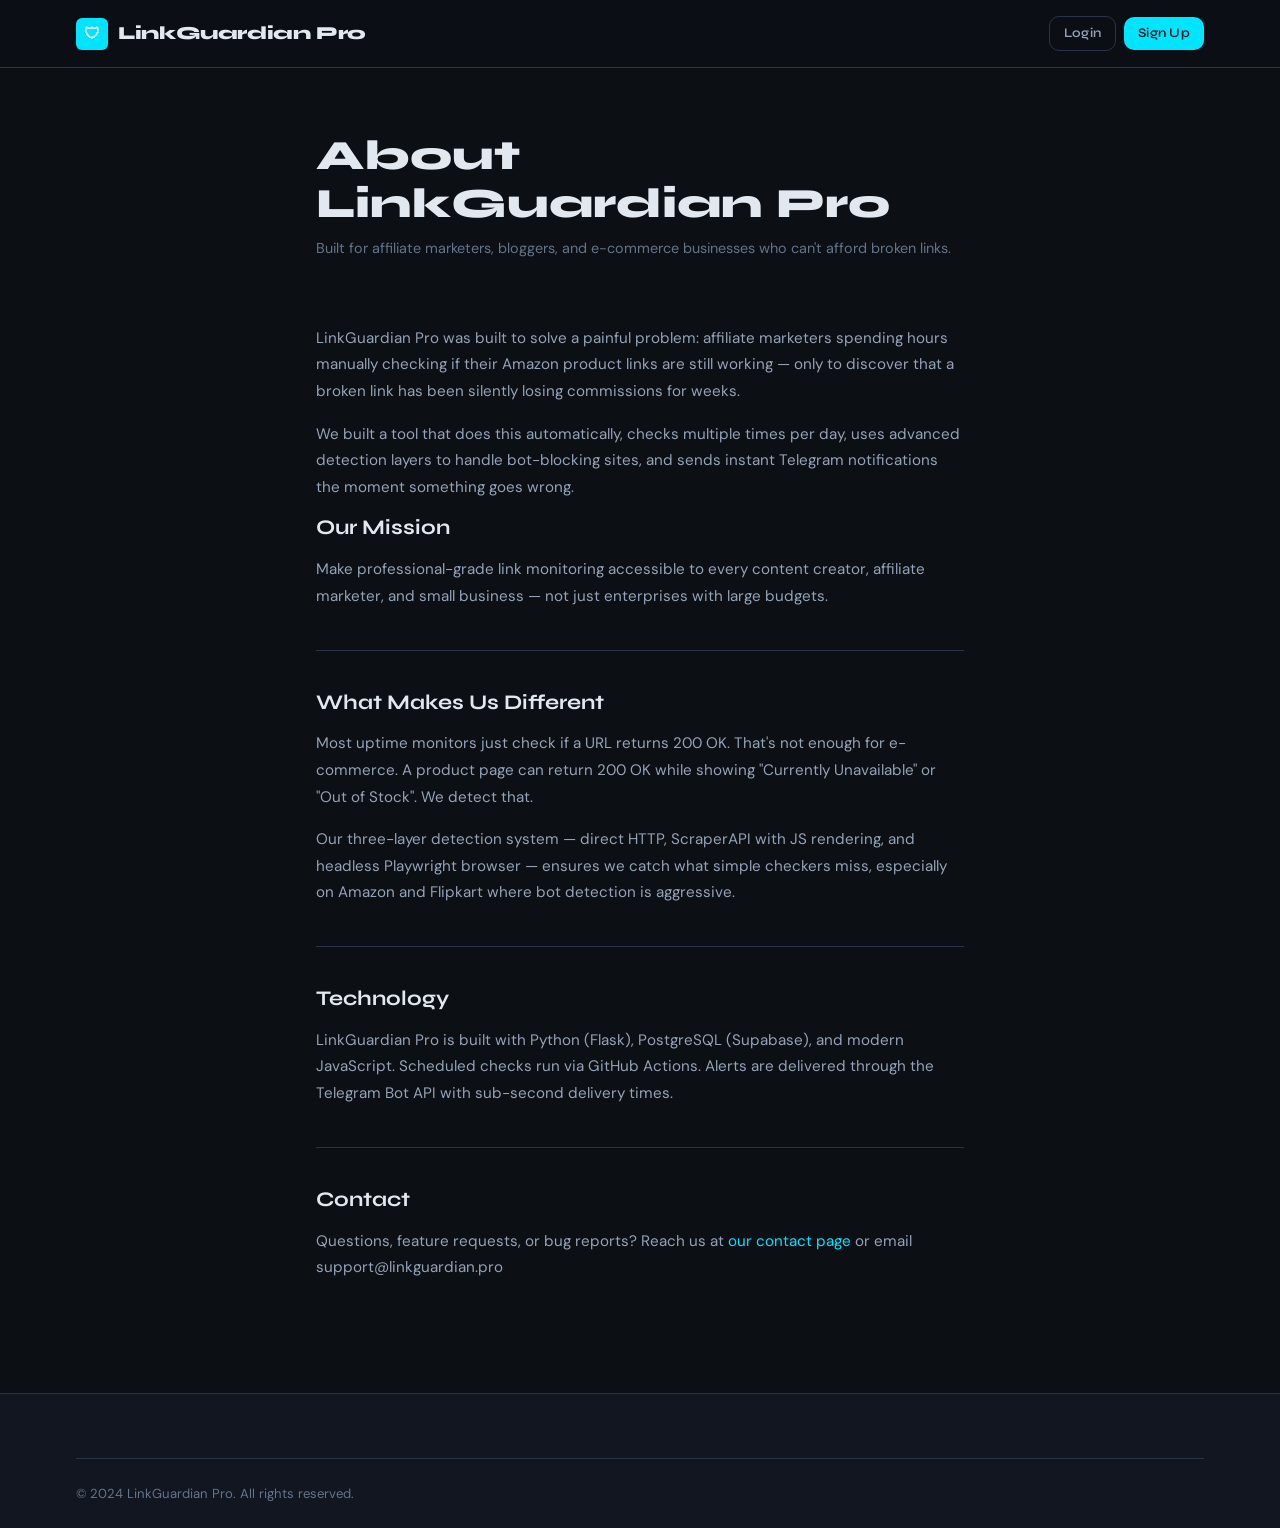
==== frontend/about.html @ 29c21c28 "Add files via upload" ====
<!DOCTYPE html>
<html lang="en">
<head>
  <meta charset="UTF-8" />
  <meta name="viewport" content="width=device-width, initial-scale=1.0" />
  <title>About – LinkGuardian Pro</title>
  <link rel="stylesheet" href="style.css" />
</head>
<body>
<nav class="nav">
  <div class="container">
    <div class="nav-inner">
      <a href="/" class="nav-logo"><div class="nav-logo-icon">🛡</div> LinkGuardian Pro</a>
      <div class="nav-actions">
        <a href="/login" class="btn btn-ghost btn-sm">Login</a>
        <a href="/signup" class="btn btn-primary btn-sm">Sign Up</a>
      </div>
    </div>
  </div>
</nav>

<div class="info-page">
  <div class="container-sm">
    <h1>About LinkGuardian Pro</h1>
    <p class="subtitle">Built for affiliate marketers, bloggers, and e-commerce businesses who can't afford broken links.</p>

    <p>LinkGuardian Pro was built to solve a painful problem: affiliate marketers spending hours manually checking if their Amazon product links are still working — only to discover that a broken link has been silently losing commissions for weeks.</p>

    <p>We built a tool that does this automatically, checks multiple times per day, uses advanced detection layers to handle bot-blocking sites, and sends instant Telegram notifications the moment something goes wrong.</p>

    <h2>Our Mission</h2>
    <p>Make professional-grade link monitoring accessible to every content creator, affiliate marketer, and small business — not just enterprises with large budgets.</p>

    <h2>What Makes Us Different</h2>
    <p>Most uptime monitors just check if a URL returns 200 OK. That's not enough for e-commerce. A product page can return 200 OK while showing "Currently Unavailable" or "Out of Stock". We detect that.</p>
    <p>Our three-layer detection system — direct HTTP, ScraperAPI with JS rendering, and headless Playwright browser — ensures we catch what simple checkers miss, especially on Amazon and Flipkart where bot detection is aggressive.</p>

    <h2>Technology</h2>
    <p>LinkGuardian Pro is built with Python (Flask), PostgreSQL (Supabase), and modern JavaScript. Scheduled checks run via GitHub Actions. Alerts are delivered through the Telegram Bot API with sub-second delivery times.</p>

    <h2>Contact</h2>
    <p>Questions, feature requests, or bug reports? Reach us at <a href="contact.html">our contact page</a> or email support@linkguardian.pro</p>
  </div>
</div>

<footer class="footer">
  <div class="container">
    <div class="footer-bottom">
      <p>© 2024 LinkGuardian Pro. All rights reserved.</p>
    </div>
  </div>
</footer>
</body>
</html>
---- frontend/style.css ----
/* ============================================================
   LinkGuardian Pro – Global Stylesheet
   Design: Dark industrial-minimal with electric accents
   Mobile-first, grid/flex layout
   ============================================================ */

/* ── Google Fonts ─────────────────────────────────────────── */
@import url('https://fonts.googleapis.com/css2?family=Syne:wght@400;600;700;800&family=DM+Sans:ital,wght@0,300;0,400;0,500;1,400&family=DM+Mono:wght@400;500&display=swap');

/* ── CSS Variables ────────────────────────────────────────── */
:root {
  /* Colors */
  --bg:           #0c0f14;
  --bg-2:         #111620;
  --bg-3:         #181d28;
  --surface:      #1c2230;
  --surface-2:    #232b3a;
  --border:       #2a3347;
  --border-2:     #384057;

  --accent:       #00e5ff;
  --accent-dim:   #00b8d4;
  --accent-glow:  rgba(0, 229, 255, 0.15);
  --accent-2:     #7c3aed;

  --green:        #22d3a0;
  --green-bg:     rgba(34, 211, 160, 0.1);
  --yellow:       #fbbf24;
  --yellow-bg:    rgba(251, 191, 36, 0.1);
  --red:          #f87171;
  --red-bg:       rgba(248, 113, 113, 0.1);
  --orange:       #fb923c;

  --text:         #e2e8f0;
  --text-2:       #94a3b8;
  --text-3:       #64748b;
  --text-inv:     #0c0f14;

  /* Typography */
  --font-display: 'Syne', sans-serif;
  --font-body:    'DM Sans', sans-serif;
  --font-mono:    'DM Mono', monospace;

  /* Spacing */
  --space-xs:  4px;
  --space-sm:  8px;
  --space-md:  16px;
  --space-lg:  24px;
  --space-xl:  40px;
  --space-2xl: 64px;
  --space-3xl: 96px;

  /* Radius */
  --r-sm: 6px;
  --r-md: 10px;
  --r-lg: 16px;
  --r-xl: 24px;
  --r-pill: 999px;

  /* Shadow */
  --shadow-sm:  0 1px 3px rgba(0,0,0,0.4);
  --shadow-md:  0 4px 16px rgba(0,0,0,0.5);
  --shadow-lg:  0 8px 32px rgba(0,0,0,0.6);
  --shadow-accent: 0 0 20px var(--accent-glow);

  /* Transitions */
  --ease: cubic-bezier(0.4, 0, 0.2, 1);
  --fast: 150ms;
  --normal: 250ms;
  --slow: 400ms;
}

/* ── Reset ────────────────────────────────────────────────── */
*, *::before, *::after { box-sizing: border-box; margin: 0; padding: 0; }
html { font-size: 16px; scroll-behavior: smooth; -webkit-text-size-adjust: 100%; }
body {
  font-family: var(--font-body);
  background: var(--bg);
  color: var(--text);
  line-height: 1.6;
  min-height: 100vh;
  -webkit-font-smoothing: antialiased;
  overflow-x: hidden;
}
img, svg { display: block; max-width: 100%; }
a { color: var(--accent); text-decoration: none; transition: color var(--fast) var(--ease); }
a:hover { color: var(--accent-dim); }
button { font-family: var(--font-body); cursor: pointer; border: none; }
input, select, textarea { font-family: var(--font-body); }
ul, ol { list-style: none; }
h1,h2,h3,h4,h5,h6 { font-family: var(--font-display); line-height: 1.15; }

/* ── Utility ──────────────────────────────────────────────── */
.container   { width: 100%; max-width: 1160px; margin: 0 auto; padding: 0 var(--space-md); }
.container-sm{ width: 100%; max-width: 680px;  margin: 0 auto; padding: 0 var(--space-md); }
.sr-only { position: absolute; width:1px; height:1px; overflow:hidden; clip:rect(0,0,0,0); }
.flex    { display: flex; }
.flex-center { display: flex; align-items: center; justify-content: center; }
.gap-sm  { gap: var(--space-sm); }
.gap-md  { gap: var(--space-md); }
.gap-lg  { gap: var(--space-lg); }
.text-center { text-align: center; }
.font-mono   { font-family: var(--font-mono); }
.hidden { display: none !important; }
.mt-auto { margin-top: auto; }

/* ── Scrollbar ────────────────────────────────────────────── */
::-webkit-scrollbar { width: 6px; height: 6px; }
::-webkit-scrollbar-track { background: var(--bg-2); }
::-webkit-scrollbar-thumb { background: var(--border-2); border-radius: var(--r-pill); }

/* ── Buttons ──────────────────────────────────────────────── */
.btn {
  display: inline-flex;
  align-items: center;
  gap: var(--space-sm);
  padding: 10px 22px;
  border-radius: var(--r-md);
  font-family: var(--font-display);
  font-weight: 600;
  font-size: 0.9rem;
  letter-spacing: 0.02em;
  transition: all var(--normal) var(--ease);
  white-space: nowrap;
  position: relative;
  overflow: hidden;
}
.btn::after {
  content: '';
  position: absolute;
  inset: 0;
  background: white;
  opacity: 0;
  transition: opacity var(--fast);
}
.btn:hover::after { opacity: 0.05; }
.btn:active::after { opacity: 0.1; }

.btn-primary {
  background: var(--accent);
  color: var(--text-inv);
  box-shadow: 0 0 0 0 var(--accent-glow);
}
.btn-primary:hover {
  background: var(--accent-dim);
  box-shadow: 0 0 24px var(--accent-glow);
  transform: translateY(-1px);
}
.btn-secondary {
  background: transparent;
  color: var(--accent);
  border: 1.5px solid var(--accent);
}
.btn-secondary:hover {
  background: var(--accent-glow);
  transform: translateY(-1px);
}
.btn-ghost {
  background: transparent;
  color: var(--text-2);
  border: 1.5px solid var(--border);
}
.btn-ghost:hover { background: var(--surface); color: var(--text); border-color: var(--border-2); }
.btn-danger {
  background: transparent;
  color: var(--red);
  border: 1.5px solid var(--red);
}
.btn-danger:hover { background: var(--red-bg); }
.btn-sm { padding: 6px 14px; font-size: 0.82rem; }
.btn-lg { padding: 14px 32px; font-size: 1rem; }
.btn:disabled { opacity: 0.5; cursor: not-allowed; pointer-events: none; }

/* ── Form Elements ────────────────────────────────────────── */
.form-group { display: flex; flex-direction: column; gap: var(--space-xs); }
.form-label {
  font-family: var(--font-display);
  font-size: 0.82rem;
  font-weight: 600;
  color: var(--text-2);
  letter-spacing: 0.05em;
  text-transform: uppercase;
}
.form-input, .form-select {
  background: var(--surface);
  border: 1.5px solid var(--border);
  border-radius: var(--r-md);
  color: var(--text);
  font-size: 0.95rem;
  padding: 10px 14px;
  width: 100%;
  transition: border-color var(--fast) var(--ease), box-shadow var(--fast) var(--ease);
  outline: none;
  appearance: none;
}
.form-input::placeholder { color: var(--text-3); }
.form-input:focus, .form-select:focus {
  border-color: var(--accent);
  box-shadow: 0 0 0 3px var(--accent-glow);
}
.form-select {
  background-image: url("data:image/svg+xml,%3Csvg xmlns='http://www.w3.org/2000/svg' width='12' height='8' viewBox='0 0 12 8'%3E%3Cpath d='M1 1l5 5 5-5' stroke='%2364748b' stroke-width='1.5' fill='none' stroke-linecap='round'/%3E%3C/svg%3E");
  background-repeat: no-repeat;
  background-position: right 14px center;
  padding-right: 36px;
}
.form-error { font-size: 0.82rem; color: var(--red); margin-top: 2px; }

/* ── Status Badges ────────────────────────────────────────── */
.badge {
  display: inline-flex;
  align-items: center;
  gap: 5px;
  padding: 3px 10px;
  border-radius: var(--r-pill);
  font-family: var(--font-display);
  font-size: 0.75rem;
  font-weight: 700;
  letter-spacing: 0.06em;
  text-transform: uppercase;
}
.badge-dot {
  width: 6px; height: 6px;
  border-radius: 50%;
  flex-shrink: 0;
}
.badge-active  { background: var(--green-bg);  color: var(--green);  }
.badge-active  .badge-dot { background: var(--green); box-shadow: 0 0 6px var(--green); animation: pulse 2s infinite; }
.badge-broken  { background: var(--red-bg);    color: var(--red);    }
.badge-broken  .badge-dot { background: var(--red); }
.badge-out_of_stock { background: var(--yellow-bg); color: var(--yellow); }
.badge-out_of_stock .badge-dot { background: var(--yellow); }
.badge-error   { background: rgba(251,146,60,.1); color: var(--orange); }
.badge-error   .badge-dot { background: var(--orange); }
.badge-pending { background: var(--surface-2); color: var(--text-3); }
.badge-pending .badge-dot { background: var(--text-3); }
.badge-pro     { background: rgba(124,58,237,.15); color: #a78bfa; }
.badge-free    { background: var(--surface-2); color: var(--text-3); }

@keyframes pulse {
  0%,100% { opacity: 1; }
  50% { opacity: 0.4; }
}

/* ── Navigation ───────────────────────────────────────────── */
.nav {
  position: sticky;
  top: 0;
  z-index: 100;
  background: rgba(12,15,20,0.85);
  backdrop-filter: blur(16px);
  border-bottom: 1px solid var(--border);
  padding: var(--space-md) 0;
}
.nav-inner {
  display: flex;
  align-items: center;
  justify-content: space-between;
  gap: var(--space-md);
}
.nav-logo {
  display: flex;
  align-items: center;
  gap: 10px;
  font-family: var(--font-display);
  font-weight: 800;
  font-size: 1.15rem;
  color: var(--text);
  letter-spacing: -0.02em;
}
.nav-logo-icon {
  width: 32px; height: 32px;
  background: var(--accent);
  border-radius: var(--r-sm);
  display: flex; align-items: center; justify-content: center;
  font-size: 1rem;
}
.nav-links {
  display: none;
  align-items: center;
  gap: var(--space-lg);
}
.nav-links a { font-size: 0.9rem; font-weight: 500; color: var(--text-2); }
.nav-links a:hover { color: var(--text); }
.nav-actions { display: flex; align-items: center; gap: var(--space-sm); }
.nav-menu-btn {
  display: flex;
  flex-direction: column;
  gap: 5px;
  background: none;
  border: none;
  padding: 4px;
  cursor: pointer;
}
.nav-menu-btn span {
  width: 22px; height: 2px;
  background: var(--text-2);
  border-radius: 2px;
  transition: all var(--normal) var(--ease);
  display: block;
}
.mobile-nav {
  display: none;
  flex-direction: column;
  gap: var(--space-sm);
  padding: var(--space-md) 0;
  border-top: 1px solid var(--border);
  margin-top: var(--space-sm);
}
.mobile-nav.open { display: flex; }
.mobile-nav a { font-size: 1rem; color: var(--text-2); padding: var(--space-sm) 0; }

@media (min-width: 768px) {
  .nav-links { display: flex; }
  .nav-menu-btn { display: none; }
}

/* ── Hero ─────────────────────────────────────────────────── */
.hero {
  padding: var(--space-3xl) 0 var(--space-2xl);
  text-align: center;
  position: relative;
  overflow: hidden;
}
.hero::before {
  content: '';
  position: absolute;
  top: -200px; left: 50%;
  transform: translateX(-50%);
  width: 800px; height: 600px;
  background: radial-gradient(ellipse, rgba(0,229,255,0.06) 0%, transparent 70%);
  pointer-events: none;
}
.hero-eyebrow {
  display: inline-flex;
  align-items: center;
  gap: var(--space-sm);
  background: var(--accent-glow);
  border: 1px solid rgba(0,229,255,0.3);
  border-radius: var(--r-pill);
  padding: 5px 14px;
  font-family: var(--font-mono);
  font-size: 0.78rem;
  color: var(--accent);
  letter-spacing: 0.05em;
  margin-bottom: var(--space-lg);
}
.hero h1 {
  font-size: clamp(2.2rem, 6vw, 4rem);
  font-weight: 800;
  letter-spacing: -0.03em;
  line-height: 1.1;
  margin-bottom: var(--space-lg);
}
.hero h1 .accent { color: var(--accent); }
.hero p {
  font-size: 1.1rem;
  color: var(--text-2);
  max-width: 560px;
  margin: 0 auto var(--space-xl);
  line-height: 1.7;
}
.hero-cta { display: flex; justify-content: center; gap: var(--space-md); flex-wrap: wrap; margin-bottom: var(--space-2xl); }
.hero-stats {
  display: flex;
  justify-content: center;
  gap: var(--space-xl);
  flex-wrap: wrap;
}
.hero-stat { text-align: center; }
.hero-stat-num {
  font-family: var(--font-display);
  font-size: 1.8rem;
  font-weight: 800;
  color: var(--accent);
}
.hero-stat-label { font-size: 0.8rem; color: var(--text-3); margin-top: 2px; }

/* ── Free Checker Widget ──────────────────────────────────── */
.checker-section { padding: var(--space-2xl) 0; }
.checker-card {
  background: var(--bg-2);
  border: 1px solid var(--border);
  border-radius: var(--r-xl);
  padding: var(--space-xl);
  max-width: 720px;
  margin: 0 auto;
  position: relative;
}
.checker-card::before {
  content: '';
  position: absolute;
  inset: -1px;
  border-radius: var(--r-xl);
  background: linear-gradient(135deg, rgba(0,229,255,0.2), transparent 50%);
  z-index: -1;
  pointer-events: none;
}
.checker-title {
  font-family: var(--font-display);
  font-size: 1.4rem;
  font-weight: 700;
  margin-bottom: var(--space-xs);
}
.checker-subtitle { font-size: 0.9rem; color: var(--text-2); margin-bottom: var(--space-lg); }
.checker-form { display: flex; flex-direction: column; gap: var(--space-md); }
.checker-row { display: flex; gap: var(--space-md); flex-wrap: wrap; }
.checker-row .form-group:first-child { flex: 1; min-width: 200px; }
.checker-row .form-group:last-child { width: 160px; min-width: 140px; }
.checker-result {
  margin-top: var(--space-lg);
  padding: var(--space-md);
  background: var(--surface);
  border: 1px solid var(--border);
  border-radius: var(--r-md);
  display: none;
}
.checker-result.show { display: block; }
.checker-result-grid {
  display: grid;
  grid-template-columns: repeat(3, 1fr);
  gap: var(--space-md);
  margin-top: var(--space-md);
}
.checker-result-item label {
  font-size: 0.75rem;
  color: var(--text-3);
  display: block;
  margin-bottom: 2px;
  text-transform: uppercase;
  letter-spacing: 0.05em;
}
.checker-result-item span {
  font-family: var(--font-display);
  font-weight: 600;
  font-size: 0.95rem;
}

/* ── Features ─────────────────────────────────────────────── */
.section { padding: var(--space-3xl) 0; }
.section-header { text-align: center; margin-bottom: var(--space-2xl); }
.section-eyebrow {
  font-family: var(--font-mono);
  font-size: 0.78rem;
  color: var(--accent);
  letter-spacing: 0.1em;
  text-transform: uppercase;
  margin-bottom: var(--space-sm);
}
.section-title {
  font-size: clamp(1.8rem, 4vw, 2.5rem);
  font-weight: 800;
  letter-spacing: -0.02em;
  margin-bottom: var(--space-sm);
}
.section-subtitle { font-size: 1rem; color: var(--text-2); max-width: 500px; margin: 0 auto; }

.features-grid {
  display: grid;
  grid-template-columns: 1fr;
  gap: var(--space-md);
}
.feature-card {
  background: var(--bg-2);
  border: 1px solid var(--border);
  border-radius: var(--r-lg);
  padding: var(--space-xl) var(--space-lg);
  transition: border-color var(--normal) var(--ease), transform var(--normal) var(--ease);
}
.feature-card:hover { border-color: var(--border-2); transform: translateY(-2px); }
.feature-icon {
  width: 44px; height: 44px;
  background: var(--accent-glow);
  border: 1px solid rgba(0,229,255,0.25);
  border-radius: var(--r-md);
  display: flex; align-items: center; justify-content: center;
  font-size: 1.3rem;
  margin-bottom: var(--space-md);
}
.feature-title {
  font-family: var(--font-display);
  font-size: 1.05rem;
  font-weight: 700;
  margin-bottom: var(--space-sm);
}
.feature-desc { font-size: 0.9rem; color: var(--text-2); line-height: 1.65; }

@media (min-width: 640px)  { .features-grid { grid-template-columns: 1fr 1fr; } }
@media (min-width: 1024px) { .features-grid { grid-template-columns: repeat(3, 1fr); } }

/* ── Pricing ──────────────────────────────────────────────── */
.pricing-toggle {
  display: flex;
  align-items: center;
  justify-content: center;
  gap: var(--space-md);
  margin-bottom: var(--space-xl);
}
.toggle-btn {
  background: none;
  border: 1.5px solid var(--border);
  border-radius: var(--r-pill);
  padding: 6px 18px;
  color: var(--text-2);
  font-family: var(--font-display);
  font-size: 0.85rem;
  font-weight: 600;
  transition: all var(--normal) var(--ease);
}
.toggle-btn.active {
  background: var(--accent);
  border-color: var(--accent);
  color: var(--text-inv);
}
.pricing-grid {
  display: grid;
  grid-template-columns: 1fr;
  gap: var(--space-md);
}
.pricing-card {
  background: var(--bg-2);
  border: 1.5px solid var(--border);
  border-radius: var(--r-xl);
  padding: var(--space-xl) var(--space-lg);
  position: relative;
  transition: border-color var(--normal) var(--ease), transform var(--normal) var(--ease);
}
.pricing-card:hover { transform: translateY(-3px); }
.pricing-card.popular {
  border-color: var(--accent);
  box-shadow: var(--shadow-accent);
}
.pricing-popular-badge {
  position: absolute;
  top: -13px;
  left: 50%;
  transform: translateX(-50%);
  background: var(--accent);
  color: var(--text-inv);
  font-family: var(--font-display);
  font-size: 0.7rem;
  font-weight: 700;
  letter-spacing: 0.08em;
  padding: 3px 12px;
  border-radius: var(--r-pill);
  text-transform: uppercase;
}
.pricing-plan-name {
  font-family: var(--font-display);
  font-size: 0.85rem;
  font-weight: 700;
  letter-spacing: 0.1em;
  text-transform: uppercase;
  color: var(--text-3);
  margin-bottom: var(--space-sm);
}
.pricing-price {
  font-family: var(--font-display);
  font-size: 2.4rem;
  font-weight: 800;
  letter-spacing: -0.03em;
  margin-bottom: var(--space-xs);
}
.pricing-price sup { font-size: 1.2rem; vertical-align: super; }
.pricing-period { font-size: 0.82rem; color: var(--text-3); margin-bottom: var(--space-lg); }
.pricing-features { margin-bottom: var(--space-xl); }
.pricing-feature {
  display: flex;
  align-items: flex-start;
  gap: var(--space-sm);
  padding: var(--space-sm) 0;
  font-size: 0.9rem;
  border-bottom: 1px solid var(--border);
}
.pricing-feature:last-child { border-bottom: none; }
.pricing-feature-icon { color: var(--green); margin-top: 2px; flex-shrink: 0; }
.pricing-feature-icon.no { color: var(--text-3); }

@media (min-width: 640px)  { .pricing-grid { grid-template-columns: 1fr 1fr; } }
@media (min-width: 1024px) { .pricing-grid { grid-template-columns: repeat(4, 1fr); } }

/* ── Footer ───────────────────────────────────────────────── */
.footer {
  background: var(--bg-2);
  border-top: 1px solid var(--border);
  padding: var(--space-2xl) 0 var(--space-lg);
}
.footer-grid {
  display: grid;
  grid-template-columns: 1fr;
  gap: var(--space-xl);
  margin-bottom: var(--space-xl);
}
.footer-brand p { font-size: 0.88rem; color: var(--text-3); line-height: 1.7; margin-top: var(--space-sm); max-width: 260px; }
.footer-col h4 {
  font-family: var(--font-display);
  font-size: 0.82rem;
  font-weight: 700;
  letter-spacing: 0.08em;
  text-transform: uppercase;
  color: var(--text-3);
  margin-bottom: var(--space-md);
}
.footer-col a {
  display: block;
  font-size: 0.88rem;
  color: var(--text-2);
  margin-bottom: var(--space-sm);
}
.footer-col a:hover { color: var(--text); }
.footer-bottom {
  border-top: 1px solid var(--border);
  padding-top: var(--space-lg);
  display: flex;
  align-items: center;
  justify-content: space-between;
  flex-wrap: wrap;
  gap: var(--space-sm);
}
.footer-bottom p { font-size: 0.82rem; color: var(--text-3); }
@media (min-width: 640px)  { .footer-grid { grid-template-columns: 2fr 1fr 1fr 1fr; } }

/* ── Auth Pages ───────────────────────────────────────────── */
.auth-page {
  min-height: 100vh;
  display: flex;
  align-items: center;
  justify-content: center;
  padding: var(--space-xl) var(--space-md);
  background: var(--bg);
}
.auth-card {
  background: var(--bg-2);
  border: 1px solid var(--border);
  border-radius: var(--r-xl);
  padding: var(--space-2xl) var(--space-xl);
  width: 100%;
  max-width: 440px;
  box-shadow: var(--shadow-lg);
}
.auth-logo { text-align: center; margin-bottom: var(--space-xl); }
.auth-logo .nav-logo { justify-content: center; font-size: 1.3rem; }
.auth-title { font-size: 1.6rem; font-weight: 800; text-align: center; margin-bottom: var(--space-xs); }
.auth-subtitle { font-size: 0.9rem; color: var(--text-2); text-align: center; margin-bottom: var(--space-xl); }
.auth-form { display: flex; flex-direction: column; gap: var(--space-md); }
.auth-divider {
  text-align: center;
  font-size: 0.82rem;
  color: var(--text-3);
  margin: var(--space-sm) 0;
  position: relative;
}
.auth-divider::before, .auth-divider::after {
  content: '';
  position: absolute;
  top: 50%;
  width: 40%;
  height: 1px;
  background: var(--border);
}
.auth-divider::before { left: 0; }
.auth-divider::after { right: 0; }
.auth-footer { text-align: center; font-size: 0.88rem; color: var(--text-2); margin-top: var(--space-md); }
.alert-box {
  padding: var(--space-md);
  border-radius: var(--r-md);
  font-size: 0.88rem;
  display: none;
}
.alert-box.show { display: block; }
.alert-box.error { background: var(--red-bg); color: var(--red); border: 1px solid rgba(248,113,113,0.3); }
.alert-box.success { background: var(--green-bg); color: var(--green); border: 1px solid rgba(34,211,160,0.3); }

/* ── Dashboard Layout ─────────────────────────────────────── */
.dash-layout { display: flex; min-height: 100vh; }
.dash-sidebar {
  width: 240px;
  background: var(--bg-2);
  border-right: 1px solid var(--border);
  padding: var(--space-lg) 0;
  display: none;
  flex-direction: column;
  position: fixed;
  top: 0; left: 0; bottom: 0;
  z-index: 50;
  overflow-y: auto;
}
.dash-sidebar.open { display: flex; }
.dash-main { flex: 1; padding: var(--space-lg) var(--space-md); }
.dash-topbar {
  display: flex;
  align-items: center;
  justify-content: space-between;
  margin-bottom: var(--space-xl);
  padding-bottom: var(--space-lg);
  border-bottom: 1px solid var(--border);
  flex-wrap: wrap;
  gap: var(--space-md);
}
.dash-topbar-left { display: flex; align-items: center; gap: var(--space-md); }
.dash-sidebar-logo {
  display: flex;
  align-items: center;
  gap: var(--space-sm);
  padding: 0 var(--space-lg) var(--space-lg);
  border-bottom: 1px solid var(--border);
  margin-bottom: var(--space-md);
}
.dash-sidebar-logo span {
  font-family: var(--font-display);
  font-weight: 800;
  font-size: 1rem;
}
.dash-nav-item {
  display: flex;
  align-items: center;
  gap: var(--space-sm);
  padding: 10px var(--space-lg);
  font-size: 0.9rem;
  color: var(--text-2);
  font-weight: 500;
  transition: all var(--fast) var(--ease);
  cursor: pointer;
}
.dash-nav-item:hover { background: var(--surface); color: var(--text); }
.dash-nav-item.active { background: var(--accent-glow); color: var(--accent); border-right: 2px solid var(--accent); }
.dash-nav-item .icon { font-size: 1rem; width: 20px; text-align: center; }
.dash-plan-box {
  margin: auto var(--space-md) var(--space-md);
  padding: var(--space-md);
  background: var(--surface);
  border: 1px solid var(--border);
  border-radius: var(--r-md);
  font-size: 0.82rem;
}
.dash-plan-box h5 { font-family: var(--font-display); font-size: 0.78rem; color: var(--text-3); margin-bottom: var(--space-xs); text-transform: uppercase; }

/* Stats cards */
.stats-grid {
  display: grid;
  grid-template-columns: repeat(2, 1fr);
  gap: var(--space-md);
  margin-bottom: var(--space-xl);
}
.stat-card {
  background: var(--bg-2);
  border: 1px solid var(--border);
  border-radius: var(--r-lg);
  padding: var(--space-lg);
}
.stat-card-label { font-size: 0.78rem; color: var(--text-3); text-transform: uppercase; letter-spacing: 0.05em; margin-bottom: var(--space-sm); }
.stat-card-num {
  font-family: var(--font-display);
  font-size: 1.8rem;
  font-weight: 800;
}
.stat-card-sub { font-size: 0.8rem; color: var(--text-3); margin-top: 2px; }
@media (min-width: 640px) { .stats-grid { grid-template-columns: repeat(4, 1fr); } }

/* Links table */
.links-header {
  display: flex;
  align-items: center;
  justify-content: space-between;
  margin-bottom: var(--space-lg);
  flex-wrap: wrap;
  gap: var(--space-md);
}
.links-header h2 { font-size: 1.2rem; font-weight: 700; }
.links-table-wrap { overflow-x: auto; border-radius: var(--r-lg); border: 1px solid var(--border); }
.links-table {
  width: 100%;
  border-collapse: collapse;
  font-size: 0.88rem;
}
.links-table th {
  background: var(--surface);
  text-align: left;
  padding: 10px 14px;
  font-family: var(--font-display);
  font-size: 0.75rem;
  font-weight: 700;
  text-transform: uppercase;
  letter-spacing: 0.06em;
  color: var(--text-3);
  border-bottom: 1px solid var(--border);
  white-space: nowrap;
}
.links-table td {
  padding: 12px 14px;
  border-bottom: 1px solid var(--border);
  vertical-align: middle;
}
.links-table tr:last-child td { border-bottom: none; }
.links-table tr:hover td { background: var(--surface); }
.link-name { font-weight: 600; color: var(--text); }
.link-url { font-family: var(--font-mono); font-size: 0.78rem; color: var(--text-3); max-width: 220px; overflow: hidden; text-overflow: ellipsis; white-space: nowrap; }
.link-actions { display: flex; gap: var(--space-sm); align-items: center; }
.empty-state {
  text-align: center;
  padding: var(--space-3xl) var(--space-md);
  color: var(--text-3);
}
.empty-state-icon { font-size: 3rem; margin-bottom: var(--space-md); }
.empty-state h3 { font-size: 1.1rem; color: var(--text-2); margin-bottom: var(--space-sm); }

/* Hamburger for dashboard */
.dash-hamburger {
  background: none;
  border: none;
  display: flex;
  flex-direction: column;
  gap: 5px;
  padding: 4px;
  cursor: pointer;
}
.dash-hamburger span { width: 20px; height: 2px; background: var(--text-2); border-radius: 2px; display: block; }
@media (min-width: 768px) {
  .dash-sidebar { display: flex; position: sticky; top: 0; height: 100vh; }
  .dash-hamburger { display: none; }
  .dash-main { padding: var(--space-xl); }
}

/* ── Modal ────────────────────────────────────────────────── */
.modal-overlay {
  position: fixed;
  inset: 0;
  background: rgba(0,0,0,0.7);
  backdrop-filter: blur(4px);
  z-index: 200;
  display: none;
  align-items: center;
  justify-content: center;
  padding: var(--space-md);
}
.modal-overlay.open { display: flex; }
.modal {
  background: var(--bg-2);
  border: 1px solid var(--border);
  border-radius: var(--r-xl);
  padding: var(--space-xl);
  width: 100%;
  max-width: 480px;
  box-shadow: var(--shadow-lg);
  animation: modal-in 0.2s var(--ease);
}
@keyframes modal-in {
  from { opacity: 0; transform: scale(0.95) translateY(10px); }
  to   { opacity: 1; transform: scale(1) translateY(0); }
}
.modal-header {
  display: flex;
  align-items: center;
  justify-content: space-between;
  margin-bottom: var(--space-lg);
}
.modal-header h3 { font-size: 1.1rem; font-weight: 700; }
.modal-close {
  background: none;
  border: none;
  color: var(--text-3);
  font-size: 1.4rem;
  cursor: pointer;
  line-height: 1;
  padding: 2px;
}
.modal-close:hover { color: var(--text); }
.modal-form { display: flex; flex-direction: column; gap: var(--space-md); }
.modal-footer { display: flex; gap: var(--space-md); justify-content: flex-end; margin-top: var(--space-lg); }

/* ── Info Pages ───────────────────────────────────────────── */
.info-page { padding: var(--space-2xl) 0 var(--space-3xl); }
.info-page h1 { font-size: clamp(1.8rem, 4vw, 2.6rem); font-weight: 800; margin-bottom: var(--space-sm); }
.info-page .subtitle { font-size: 0.9rem; color: var(--text-3); margin-bottom: var(--space-2xl); }
.info-page h2 { font-size: 1.3rem; font-weight: 700; margin: var(--space-xl) 0 var(--space-md); padding-top: var(--space-xl); border-top: 1px solid var(--border); }
.info-page h2:first-of-type { border-top: none; padding-top: 0; margin-top: 0; }
.info-page p { font-size: 0.95rem; color: var(--text-2); line-height: 1.75; margin-bottom: var(--space-md); }
.info-page ul { margin-bottom: var(--space-md); padding-left: var(--space-md); }
.info-page ul li { font-size: 0.95rem; color: var(--text-2); line-height: 1.75; margin-bottom: var(--space-xs); list-style: disc; }
.info-page a { color: var(--accent); }

/* FAQ */
.faq-item {
  border: 1px solid var(--border);
  border-radius: var(--r-md);
  margin-bottom: var(--space-sm);
  overflow: hidden;
}
.faq-q {
  background: var(--surface);
  padding: var(--space-md) var(--space-lg);
  font-family: var(--font-display);
  font-weight: 600;
  font-size: 0.95rem;
  cursor: pointer;
  display: flex;
  align-items: center;
  justify-content: space-between;
  gap: var(--space-md);
  user-select: none;
  transition: background var(--fast) var(--ease);
}
.faq-q:hover { background: var(--surface-2); }
.faq-q::after { content: '+'; font-size: 1.3rem; color: var(--text-3); flex-shrink: 0; }
.faq-item.open .faq-q::after { content: '−'; color: var(--accent); }
.faq-a {
  display: none;
  padding: var(--space-md) var(--space-lg);
  font-size: 0.9rem;
  color: var(--text-2);
  line-height: 1.7;
  background: var(--bg-2);
}
.faq-item.open .faq-a { display: block; }

/* ── Toasts ───────────────────────────────────────────────── */
.toast-container {
  position: fixed;
  bottom: var(--space-lg);
  right: var(--space-lg);
  z-index: 999;
  display: flex;
  flex-direction: column;
  gap: var(--space-sm);
}
.toast {
  background: var(--surface-2);
  border: 1px solid var(--border);
  border-radius: var(--r-md);
  padding: 12px var(--space-lg);
  font-size: 0.88rem;
  max-width: 320px;
  box-shadow: var(--shadow-md);
  animation: toast-in 0.3s var(--ease);
  display: flex;
  align-items: center;
  gap: var(--space-sm);
}
.toast.success { border-color: rgba(34,211,160,0.4); }
.toast.error   { border-color: rgba(248,113,113,0.4); }
@keyframes toast-in {
  from { opacity: 0; transform: translateX(20px); }
  to   { opacity: 1; transform: translateX(0); }
}

/* ── Loading Spinner ──────────────────────────────────────── */
.spinner {
  width: 18px; height: 18px;
  border: 2px solid rgba(255,255,255,0.2);
  border-top-color: currentColor;
  border-radius: 50%;
  animation: spin 0.7s linear infinite;
  flex-shrink: 0;
}
@keyframes spin { to { transform: rotate(360deg); } }

/* ── Divider ──────────────────────────────────────────────── */
.divider { height: 1px; background: var(--border); margin: var(--space-xl) 0; }

/* ── Animations ───────────────────────────────────────────── */
@keyframes fade-up {
  from { opacity: 0; transform: translateY(20px); }
  to   { opacity: 1; transform: translateY(0); }
}
.animate-fade-up { animation: fade-up 0.5s var(--ease) both; }
.delay-1 { animation-delay: 0.1s; }
.delay-2 { animation-delay: 0.2s; }
.delay-3 { animation-delay: 0.3s; }
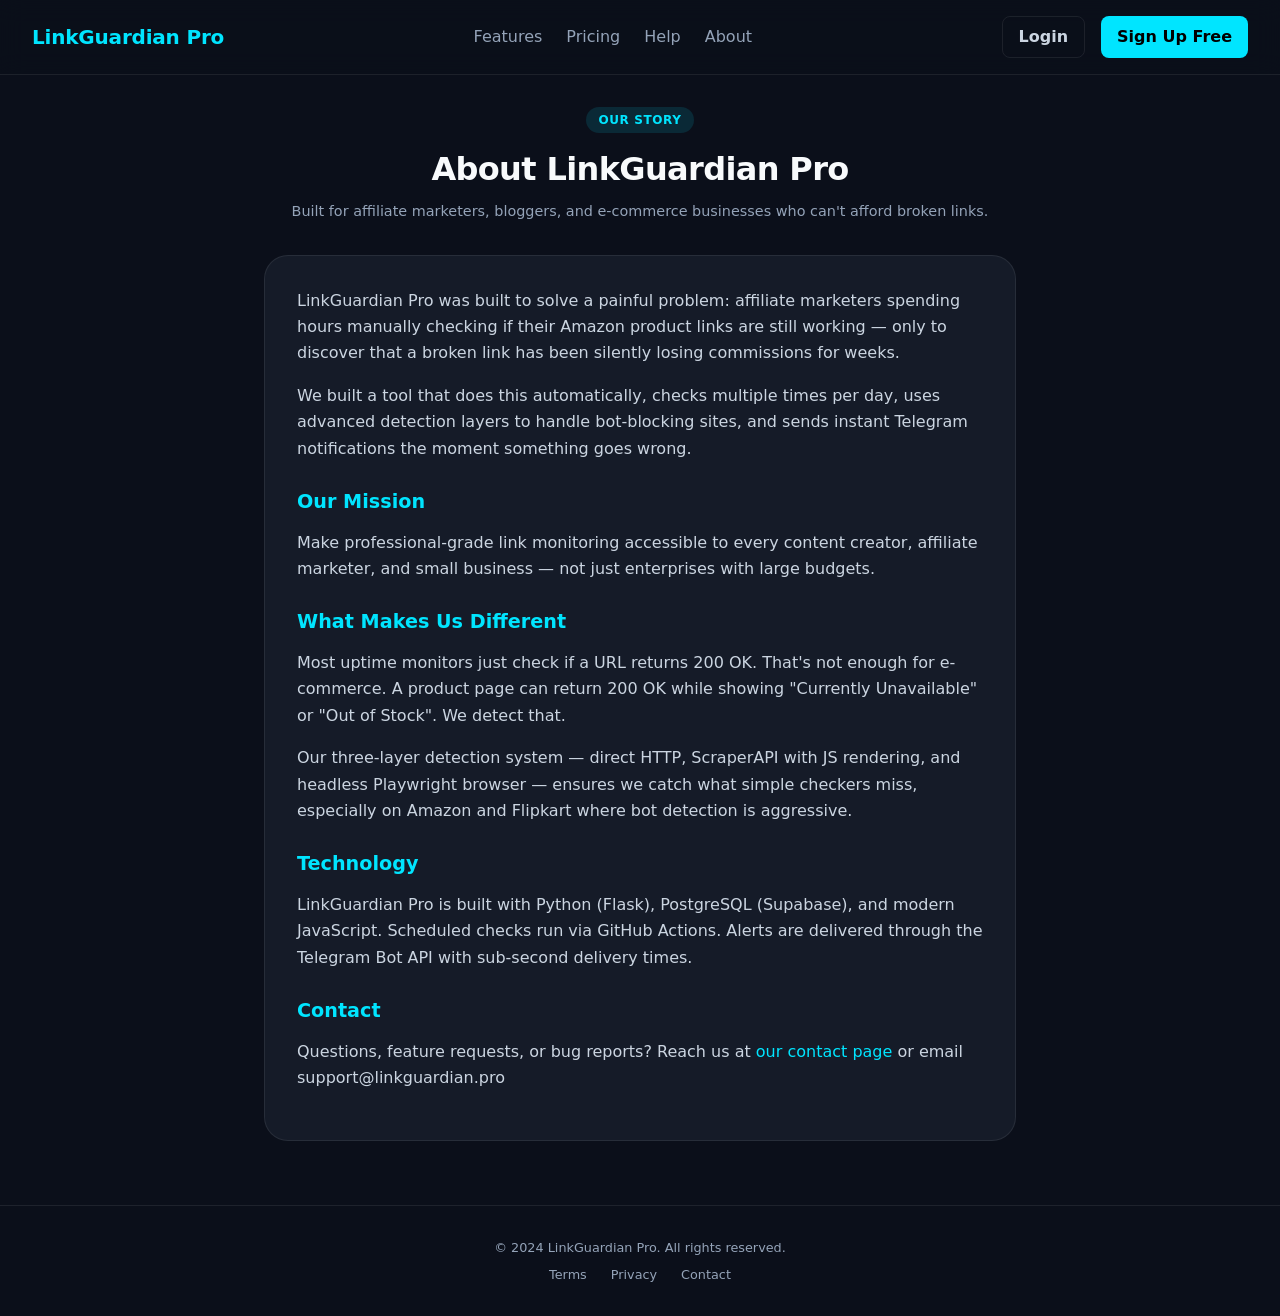
==== commit c2ba1d28: "Add files via upload" ====
--- a/frontend/about.html
+++ b/frontend/about.html
@@ -4,51 +4,120 @@
   <meta charset="UTF-8" />
   <meta name="viewport" content="width=device-width, initial-scale=1.0" />
   <title>About – LinkGuardian Pro</title>
-  <link rel="stylesheet" href="style.css" />
+  <style>
+    :root {
+      --bg: #0B0F1A; --surface: #151B28; --surface-2: #1B2230;
+      --border: rgba(255,255,255,0.08); --text-1: #F8FAFC; --text-2: #CBD5E1; --text-3: #94A3B8;
+      --cyan: #00E5FF; --cyan-soft: rgba(0,229,255,0.12);
+    }
+    * { margin: 0; padding: 0; box-sizing: border-box; }
+    body {
+      background: var(--bg); color: var(--text-1);
+      font-family: 'Inter', system-ui, sans-serif;
+      line-height: 1.5;
+    }
+    /* Navbar */
+    .navbar {
+      position: sticky; top: 0; z-index: 50;
+      background: rgba(11,15,26,0.8); backdrop-filter: blur(12px);
+      border-bottom: 1px solid var(--border);
+      padding: 1rem 2rem;
+      display: flex; justify-content: space-between; align-items: center;
+      flex-wrap: wrap; gap: 1rem;
+    }
+    .logo { font-size: 1.25rem; font-weight: 800; color: var(--cyan); text-decoration: none; letter-spacing: -0.01em; }
+    .nav-links { display: flex; gap: 1.5rem; }
+    .nav-links a { color: var(--text-3); text-decoration: none; font-weight: 500; transition: color 0.2s; }
+    .nav-links a:hover { color: var(--cyan); }
+    .nav-buttons { display: flex; gap: 1rem; }
+    .btn {
+      padding: 0.5rem 1rem; border-radius: 8px; font-weight: 600;
+      text-decoration: none; transition: all 0.2s; display: inline-flex; align-items: center; gap: 6px;
+    }
+    .btn-outline { border: 1px solid var(--border); color: var(--text-2); background: transparent; }
+    .btn-outline:hover { background: var(--surface-2); border-color: var(--cyan); color: var(--cyan); }
+    .btn-primary { background: var(--cyan); color: #000; }
+    .btn-primary:hover { opacity: 0.9; transform: translateY(-1px); }
+    /* Main Content */
+    .container { max-width: 800px; margin: 0 auto; padding: 2rem 1.5rem; }
+    .header { text-align: center; margin-bottom: 2rem; }
+    .badge {
+      display: inline-block; background: var(--cyan-soft); color: var(--cyan);
+      font-size: 0.75rem; padding: 0.25rem 0.75rem; border-radius: 999px;
+      text-transform: uppercase; letter-spacing: 0.05em; font-weight: 600; margin-bottom: 0.75rem;
+    }
+    h1 { font-size: 2rem; font-weight: 800; letter-spacing: -0.02em; margin-bottom: 0.5rem; }
+    .subtitle { color: var(--text-3); font-size: 0.9rem; margin-bottom: 1rem; }
+    .content {
+      background: var(--surface); border: 1px solid var(--border); border-radius: 1.5rem;
+      padding: 2rem; line-height: 1.65;
+    }
+    .content h2 { font-size: 1.2rem; font-weight: 700; color: var(--cyan); margin: 1.5rem 0 0.75rem; }
+    .content p { margin-bottom: 1rem; color: var(--text-2); }
+    .content a { color: var(--cyan); text-decoration: none; }
+    .content a:hover { text-decoration: underline; }
+    /* Footer */
+    .footer {
+      border-top: 1px solid var(--border); padding: 2rem; text-align: center;
+      color: var(--text-3); font-size: 0.8rem; margin-top: 2rem;
+    }
+    .footer-links { display: flex; justify-content: center; gap: 1.5rem; margin-top: 0.5rem; }
+    .footer-links a { color: var(--text-3); text-decoration: none; }
+    .footer-links a:hover { color: var(--cyan); }
+    @media (max-width: 640px) {
+      .navbar { flex-direction: column; align-items: stretch; text-align: center; }
+      .nav-links, .nav-buttons { justify-content: center; }
+      h1 { font-size: 1.6rem; }
+      .content { padding: 1.5rem; }
+    }
+  </style>
 </head>
 <body>
-<nav class="nav">
-  <div class="container">
-    <div class="nav-inner">
-      <a href="/" class="nav-logo"><div class="nav-logo-icon">🛡</div> LinkGuardian Pro</a>
-      <div class="nav-actions">
-        <a href="/login" class="btn btn-ghost btn-sm">Login</a>
-        <a href="/signup" class="btn btn-primary btn-sm">Sign Up</a>
-      </div>
-    </div>
+
+<nav class="navbar">
+  <a href="/" class="logo">LinkGuardian Pro</a>
+  <div class="nav-links">
+    <a href="#features">Features</a>
+    <a href="#pricing">Pricing</a>
+    <a href="help.html">Help</a>
+    <a href="about.html">About</a>
+  </div>
+  <div class="nav-buttons">
+    <a href="/login" class="btn btn-outline">Login</a>
+    <a href="/signup" class="btn btn-primary">Sign Up Free</a>
   </div>
 </nav>
 
-<div class="info-page">
-  <div class="container-sm">
+<main class="container">
+  <div class="header">
+    <div class="badge">Our Story</div>
     <h1>About LinkGuardian Pro</h1>
     <p class="subtitle">Built for affiliate marketers, bloggers, and e-commerce businesses who can't afford broken links.</p>
+  </div>
 
+  <div class="content">
     <p>LinkGuardian Pro was built to solve a painful problem: affiliate marketers spending hours manually checking if their Amazon product links are still working — only to discover that a broken link has been silently losing commissions for weeks.</p>
-
     <p>We built a tool that does this automatically, checks multiple times per day, uses advanced detection layers to handle bot-blocking sites, and sends instant Telegram notifications the moment something goes wrong.</p>
-
     <h2>Our Mission</h2>
     <p>Make professional-grade link monitoring accessible to every content creator, affiliate marketer, and small business — not just enterprises with large budgets.</p>
-
     <h2>What Makes Us Different</h2>
     <p>Most uptime monitors just check if a URL returns 200 OK. That's not enough for e-commerce. A product page can return 200 OK while showing "Currently Unavailable" or "Out of Stock". We detect that.</p>
     <p>Our three-layer detection system — direct HTTP, ScraperAPI with JS rendering, and headless Playwright browser — ensures we catch what simple checkers miss, especially on Amazon and Flipkart where bot detection is aggressive.</p>
-
     <h2>Technology</h2>
     <p>LinkGuardian Pro is built with Python (Flask), PostgreSQL (Supabase), and modern JavaScript. Scheduled checks run via GitHub Actions. Alerts are delivered through the Telegram Bot API with sub-second delivery times.</p>
-
     <h2>Contact</h2>
     <p>Questions, feature requests, or bug reports? Reach us at <a href="contact.html">our contact page</a> or email support@linkguardian.pro</p>
   </div>
-</div>
+</main>
 
 <footer class="footer">
-  <div class="container">
-    <div class="footer-bottom">
-      <p>© 2024 LinkGuardian Pro. All rights reserved.</p>
-    </div>
+  <p>© 2024 LinkGuardian Pro. All rights reserved.</p>
+  <div class="footer-links">
+    <a href="terms.html">Terms</a>
+    <a href="privacy.html">Privacy</a>
+    <a href="contact.html">Contact</a>
   </div>
 </footer>
+
 </body>
-</html>
+</html>
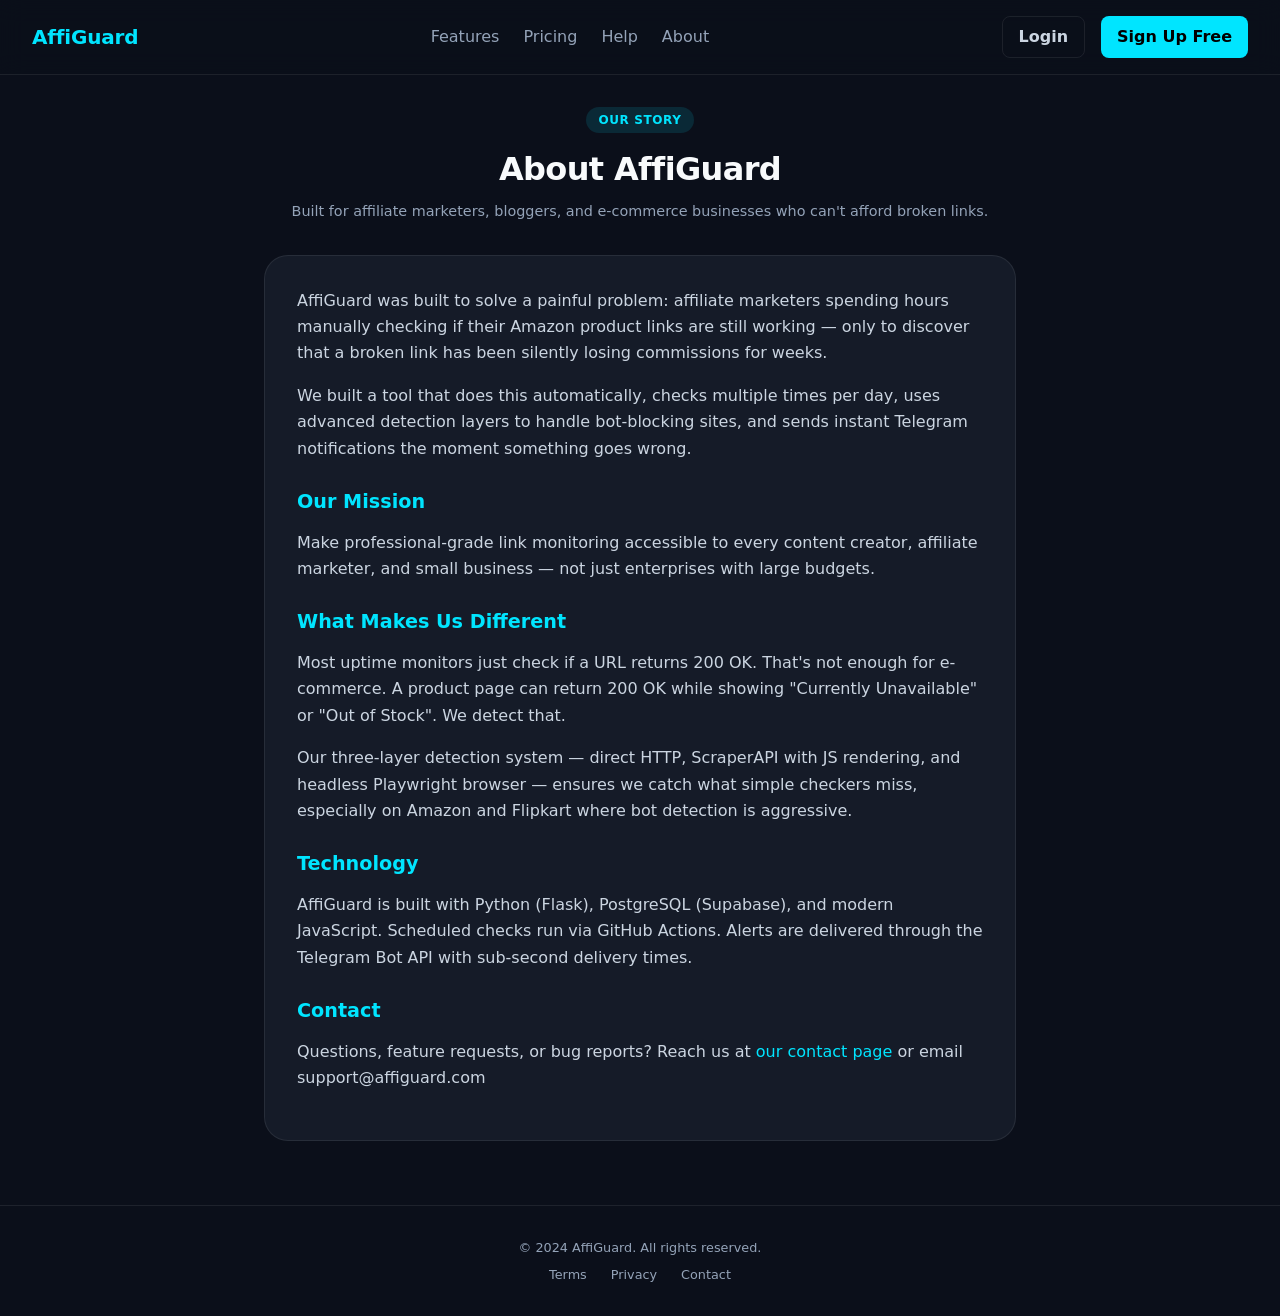
==== commit 2eeb22ba: "Add files via upload" ====
--- a/frontend/about.html
+++ b/frontend/about.html
@@ -3,7 +3,7 @@
 <head>
   <meta charset="UTF-8" />
   <meta name="viewport" content="width=device-width, initial-scale=1.0" />
-  <title>About – LinkGuardian Pro</title>
+  <title>About – AffiGuard</title>
   <style>
     :root {
       --bg: #0B0F1A; --surface: #151B28; --surface-2: #1B2230;
@@ -75,7 +75,7 @@
 <body>
 
 <nav class="navbar">
-  <a href="/" class="logo">LinkGuardian Pro</a>
+  <a href="/" class="logo">AffiGuard</a>
   <div class="nav-links">
     <a href="#features">Features</a>
     <a href="#pricing">Pricing</a>
@@ -91,12 +91,12 @@
 <main class="container">
   <div class="header">
     <div class="badge">Our Story</div>
-    <h1>About LinkGuardian Pro</h1>
+    <h1>About AffiGuard</h1>
     <p class="subtitle">Built for affiliate marketers, bloggers, and e-commerce businesses who can't afford broken links.</p>
   </div>
 
   <div class="content">
-    <p>LinkGuardian Pro was built to solve a painful problem: affiliate marketers spending hours manually checking if their Amazon product links are still working — only to discover that a broken link has been silently losing commissions for weeks.</p>
+    <p>AffiGuard was built to solve a painful problem: affiliate marketers spending hours manually checking if their Amazon product links are still working — only to discover that a broken link has been silently losing commissions for weeks.</p>
     <p>We built a tool that does this automatically, checks multiple times per day, uses advanced detection layers to handle bot-blocking sites, and sends instant Telegram notifications the moment something goes wrong.</p>
     <h2>Our Mission</h2>
     <p>Make professional-grade link monitoring accessible to every content creator, affiliate marketer, and small business — not just enterprises with large budgets.</p>
@@ -104,14 +104,14 @@
     <p>Most uptime monitors just check if a URL returns 200 OK. That's not enough for e-commerce. A product page can return 200 OK while showing "Currently Unavailable" or "Out of Stock". We detect that.</p>
     <p>Our three-layer detection system — direct HTTP, ScraperAPI with JS rendering, and headless Playwright browser — ensures we catch what simple checkers miss, especially on Amazon and Flipkart where bot detection is aggressive.</p>
     <h2>Technology</h2>
-    <p>LinkGuardian Pro is built with Python (Flask), PostgreSQL (Supabase), and modern JavaScript. Scheduled checks run via GitHub Actions. Alerts are delivered through the Telegram Bot API with sub-second delivery times.</p>
+    <p>AffiGuard is built with Python (Flask), PostgreSQL (Supabase), and modern JavaScript. Scheduled checks run via GitHub Actions. Alerts are delivered through the Telegram Bot API with sub-second delivery times.</p>
     <h2>Contact</h2>
-    <p>Questions, feature requests, or bug reports? Reach us at <a href="contact.html">our contact page</a> or email support@linkguardian.pro</p>
+    <p>Questions, feature requests, or bug reports? Reach us at <a href="contact.html">our contact page</a> or email support@affiguard.com</p>
   </div>
 </main>
 
 <footer class="footer">
-  <p>© 2024 LinkGuardian Pro. All rights reserved.</p>
+  <p>© 2024 AffiGuard. All rights reserved.</p>
   <div class="footer-links">
     <a href="terms.html">Terms</a>
     <a href="privacy.html">Privacy</a>
